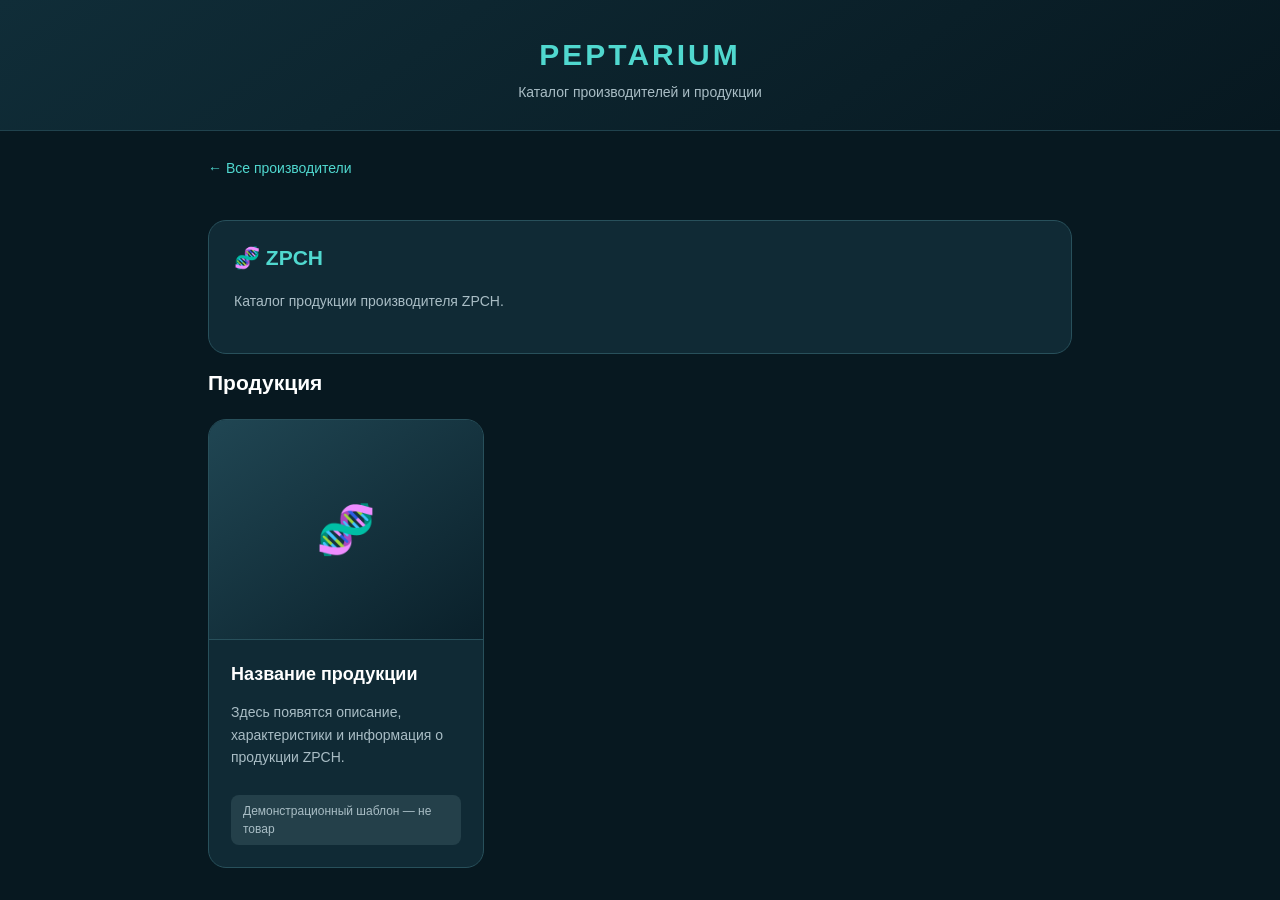
==== zpch.html @ 625cb418 "PEPTARIUM Mini App - initial version" ====
<!DOCTYPE html>
<html lang="ru">
<head>
    <meta charset="UTF-8">
    <meta name="viewport"
          content="width=device-width, initial-scale=1.0">
    <title>ZPCH | PEPTARIUM</title>
    <link rel="stylesheet" href="style.css">
</head>
<body>

<header>
    <h1>PEPTARIUM</h1>
    <div class="subtitle">
        Каталог производителей и продукции
    </div>
</header>

<main>
    <a href="index.html" class="back-link">
        ← Все производители
    </a>

    <section class="brand">
        <h2>🧬 ZPCH</h2>
        <p class="notice">
            Каталог продукции производителя ZPCH.
        </p>
    </section>

    <h2>Продукция</h2>

    <div class="products-grid">
        <article class="product-card">
            <div class="product-image">🧬</div>

            <div class="product-info">
                <h3 class="product-title">
                    Название продукции
                </h3>

                <p class="product-description">
                    Здесь появятся описание,
                    характеристики и информация
                    о продукции ZPCH.
                </p>

                <span class="product-status">
                    Демонстрационный шаблон — не товар
                </span>
            </div>
        </article>
    </div>
</main>

</body>
</html>
---- style.css ----
:root {
    --bg: #071820;
    --surface: #102a35;
    --surface-light: #173743;
    --accent: #50d8cf;
    --text: #ffffff;
    --muted: #a9bdc5;
}

* {
    box-sizing: border-box;
}

body {
    margin: 0;
    background: var(--bg);
    color: var(--text);
    font-family: -apple-system, BlinkMacSystemFont,
                 "Segoe UI", Arial, sans-serif;
}

header {
    padding: 38px 20px 30px;
    text-align: center;
    background: linear-gradient(
        145deg, #102d38, #071820
    );
    border-bottom: 1px solid #20424d;
}

h1 {
    margin: 0;
    color: var(--accent);
    letter-spacing: 3px;
    font-size: 30px;
}

.subtitle {
    color: var(--muted);
    margin-top: 12px;
    font-size: 14px;
}

main {
    max-width: 900px;
    margin: auto;
    padding: 28px 18px;
}

main h2 {
    font-size: 21px;
    margin-bottom: 20px;
}

.brand {
    background: var(--surface);
    padding: 25px;
    border: 1px solid #28505b;
    border-radius: 18px;
    margin-top: 20px;
    transition: transform 0.2s;
}

.brand:hover {
    transform: translateY(-3px);
    background: var(--surface-light);
}

.brand h2 {
    color: var(--accent);
    margin-top: 0;
}

.notice {
    color: var(--muted);
    line-height: 1.7;
    font-size: 14px;
}

@media (max-width: 480px) {
    h1 {
        font-size: 26px;
    }

    header {
        padding: 30px 16px;
    }

    .brand {
        padding: 20px;
    }
}

.search-box {
    margin-bottom: 30px;
}

.search-box input {
    width: 100%;
    padding: 16px 18px;
    border: 1px solid #28505b;
    border-radius: 14px;
    background: #102a35;
    color: #ffffff;
    font-size: 16px;
    outline: none;
}

.search-box input:focus {
    border-color: #50d8cf;
}

.search-box input::placeholder {
    color: #a9bdc5;
}

.brand-link {
    display: block;
    text-decoration: none;
    color: inherit;
    cursor: pointer;
}

.brand-link:focus-visible {
    outline: 2px solid #50d8cf;
    outline-offset: 4px;
}

.back-link {
    display: inline-block;
    margin-bottom: 24px;
    color: #50d8cf;
    text-decoration: none;
    font-size: 14px;
}

.back-link:hover {
    text-decoration: underline;
}

/* Карточки продукции PEPTARIUM */

.products-grid {
    display: grid;
    grid-template-columns: repeat(
        auto-fill, minmax(240px, 1fr)
    );
    gap: 18px;
    margin-top: 24px;
}

.product-card {
    background: var(--surface);
    border: 1px solid #28505b;
    border-radius: 18px;
    overflow: hidden;
}

.product-image {
    height: 190px;
    background: #173743;
    display: flex;
    align-items: center;
    justify-content: center;
    font-size: 48px;
}

.product-info {
    padding: 20px;
}

.product-title {
    font-size: 18px;
    font-weight: 600;
    margin: 0 0 10px;
}

.product-description {
    color: var(--muted);
    font-size: 14px;
    line-height: 1.6;
}

.product-status {
    display: inline-block;
    margin-top: 12px;
    padding: 7px 12px;
    border-radius: 8px;
    background: #24404a;
    color: #a9bdc5;
    font-size: 12px;
}


/* Улучшенный дизайн карточек */

.product-card {
    transition: transform 0.2s ease,
                border-color 0.2s ease;
}

.product-card:hover {
    transform: translateY(-4px);
    border-color: #50d8cf;
}

.product-image {
    height: 220px;
    background: linear-gradient(
        145deg,
        #204653,
        #0a202a
    );
    border-bottom: 1px solid #28505b;
}

.product-info {
    padding: 22px;
}

.product-title {
    color: #ffffff;
    line-height: 1.4;
}

.product-status {
    line-height: 1.5;
}

@media (max-width: 480px) {
    .products-grid {
        grid-template-columns: 1fr;
    }

    .product-image {
        height: 200px;
    }
}
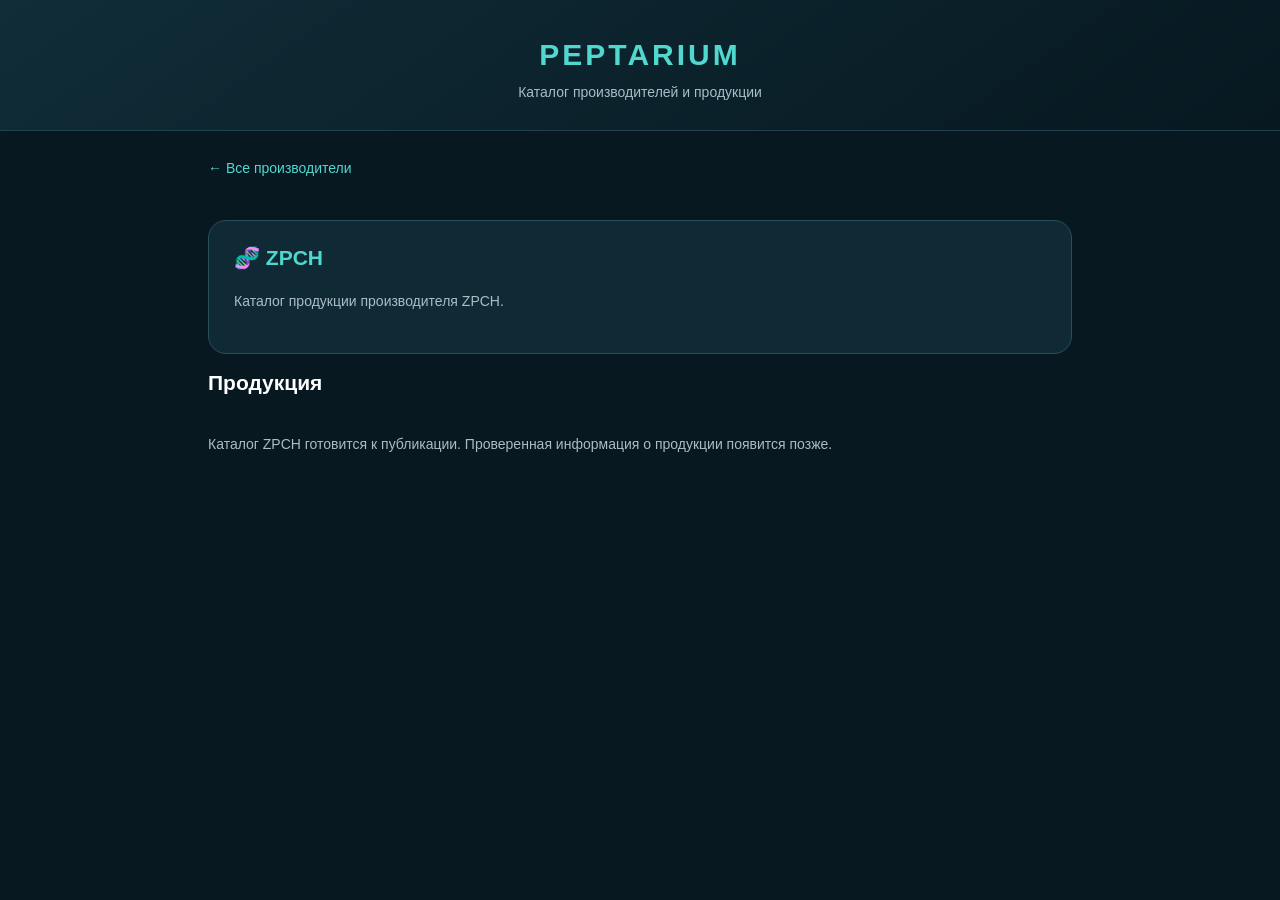
==== commit 2783a397: "Add dynamic ZPCH product catalog" ====
--- a/zpch.html
+++ b/zpch.html
@@ -30,28 +30,15 @@
 
     <h2>Продукция</h2>
 
-    <div class="products-grid">
-        <article class="product-card">
-            <div class="product-image">🧬</div>
+    
+<div id="products-grid" class="products-grid"></div>
 
-            <div class="product-info">
-                <h3 class="product-title">
-                    Название продукции
-                </h3>
+<p id="catalog-message" class="notice">
+    Загрузка каталога...
+</p>
 
-                <p class="product-description">
-                    Здесь появятся описание,
-                    характеристики и информация
-                    о продукции ZPCH.
-                </p>
-
-                <span class="product-status">
-                    Демонстрационный шаблон — не товар
-                </span>
-            </div>
-        </article>
-    </div>
 </main>
 
+<script src="app.js"></script>
 </body>
 </html>
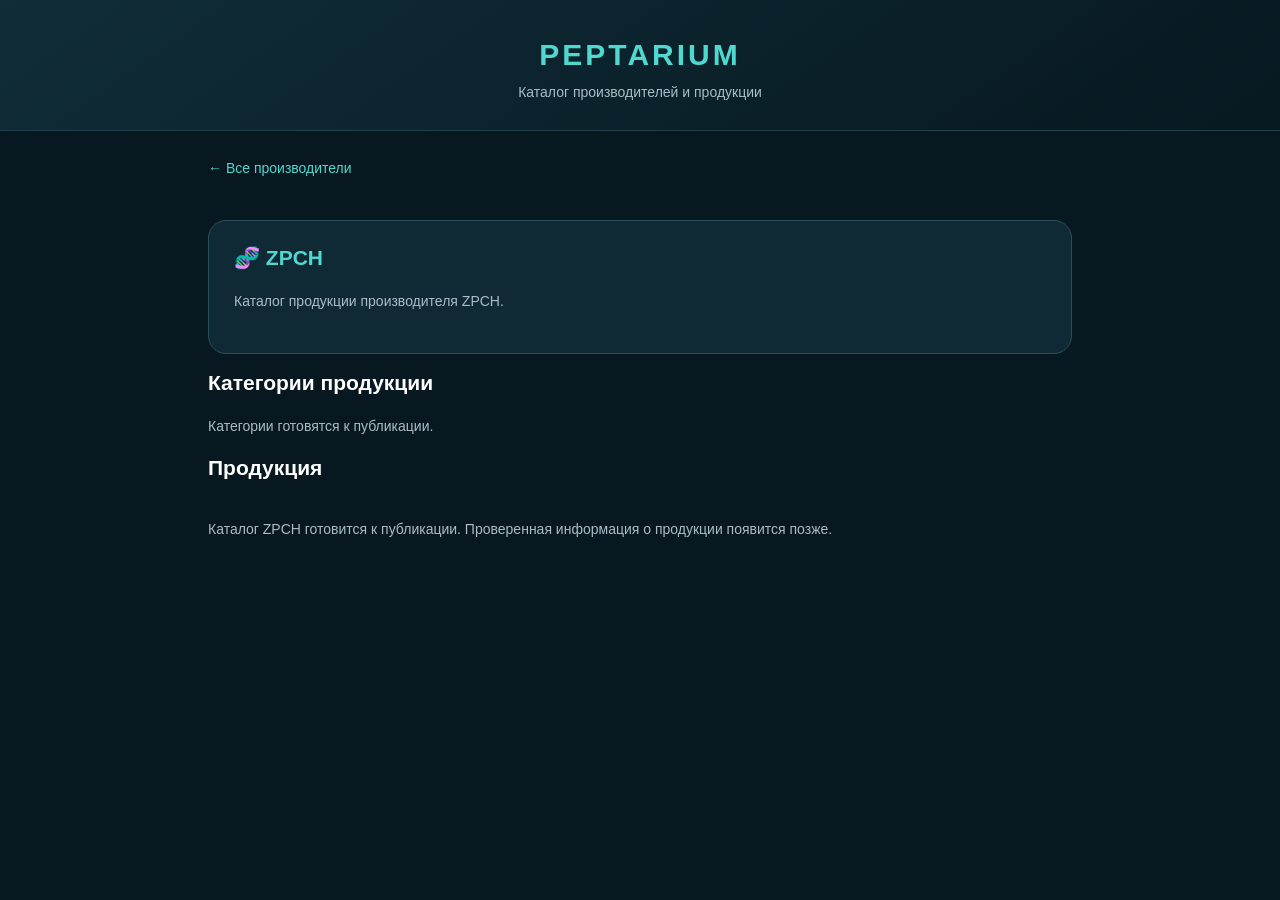
==== commit 77cc4c38: "Add ZPCH product categories section" ====
--- a/zpch.html
+++ b/zpch.html
@@ -28,9 +28,16 @@
         </p>
     </section>
 
-    <h2>Продукция</h2>
+    
 
     
+
+<section class="categories-section">
+    <h2>Категории продукции</h2>
+    <div id="categories-grid" class="categories-grid"></div>
+</section>
+
+<h2>Продукция</h2>
 <div id="products-grid" class="products-grid"></div>
 
 <p id="catalog-message" class="notice">
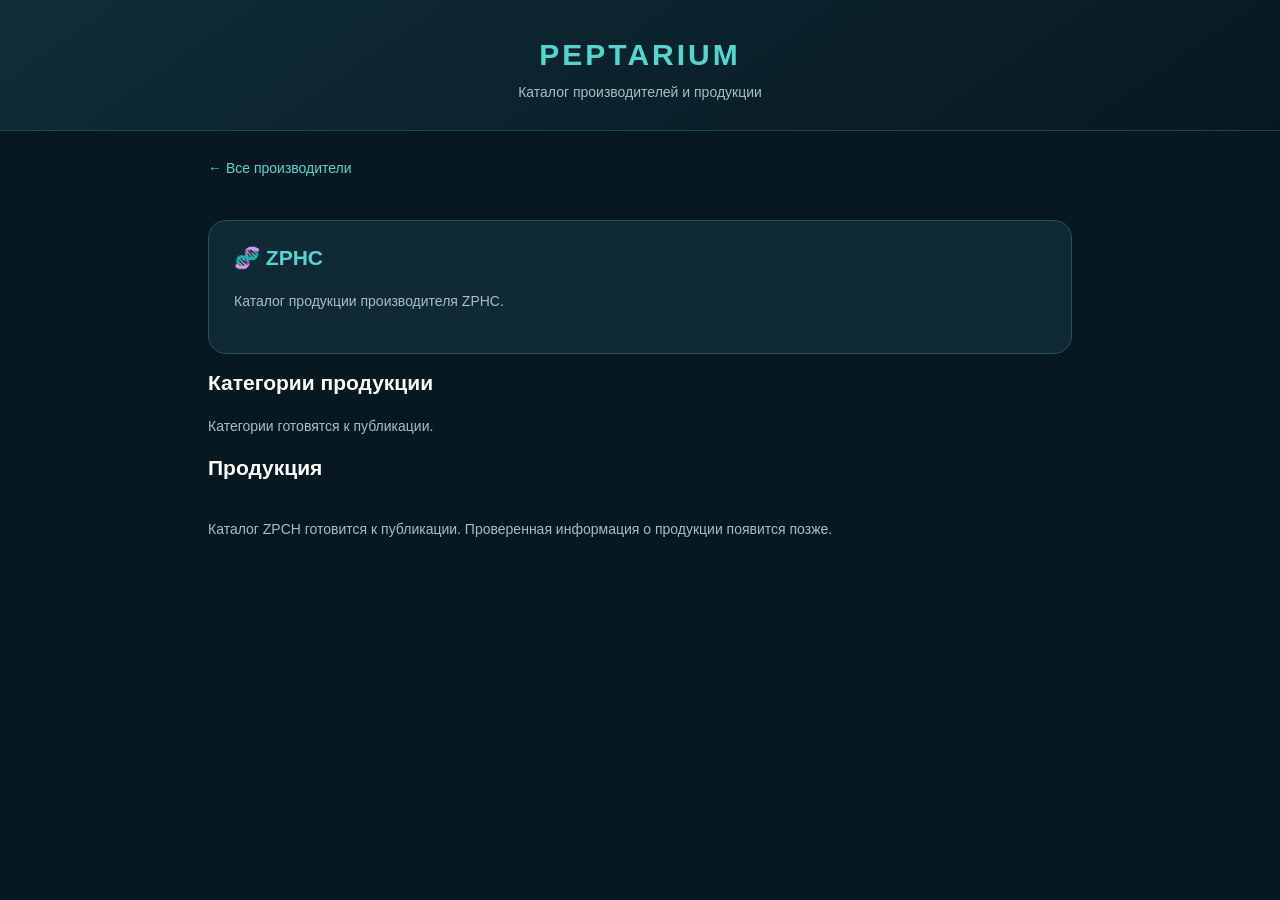
==== commit f2919e1f: "Correct manufacturer name to ZPHC" ====
--- a/zpch.html
+++ b/zpch.html
@@ -4,7 +4,7 @@
     <meta charset="UTF-8">
     <meta name="viewport"
           content="width=device-width, initial-scale=1.0">
-    <title>ZPCH | PEPTARIUM</title>
+    <title>ZPHC | PEPTARIUM</title>
     <link rel="stylesheet" href="style.css">
 </head>
 <body>
@@ -22,9 +22,9 @@
     </a>
 
     <section class="brand">
-        <h2>🧬 ZPCH</h2>
+        <h2>🧬 ZPHC</h2>
         <p class="notice">
-            Каталог продукции производителя ZPCH.
+            Каталог продукции производителя ZPHC.
         </p>
     </section>
 
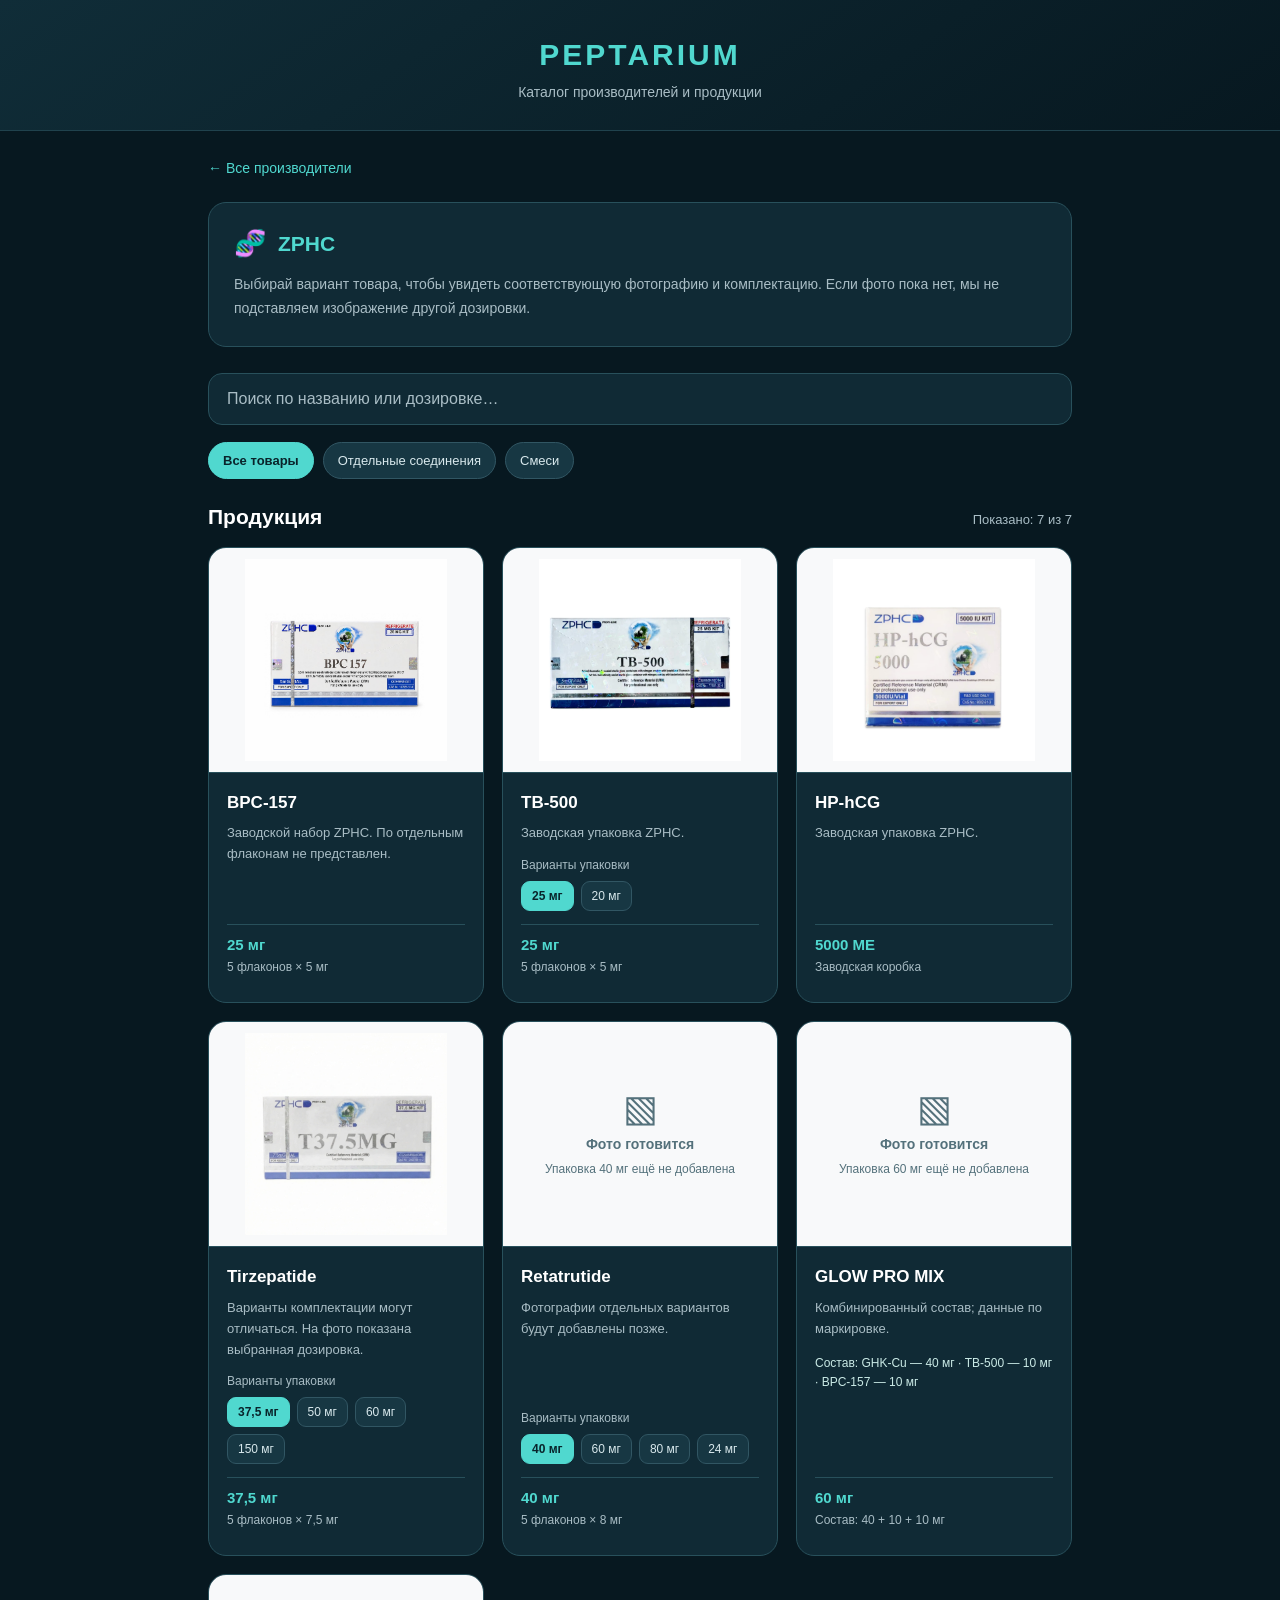
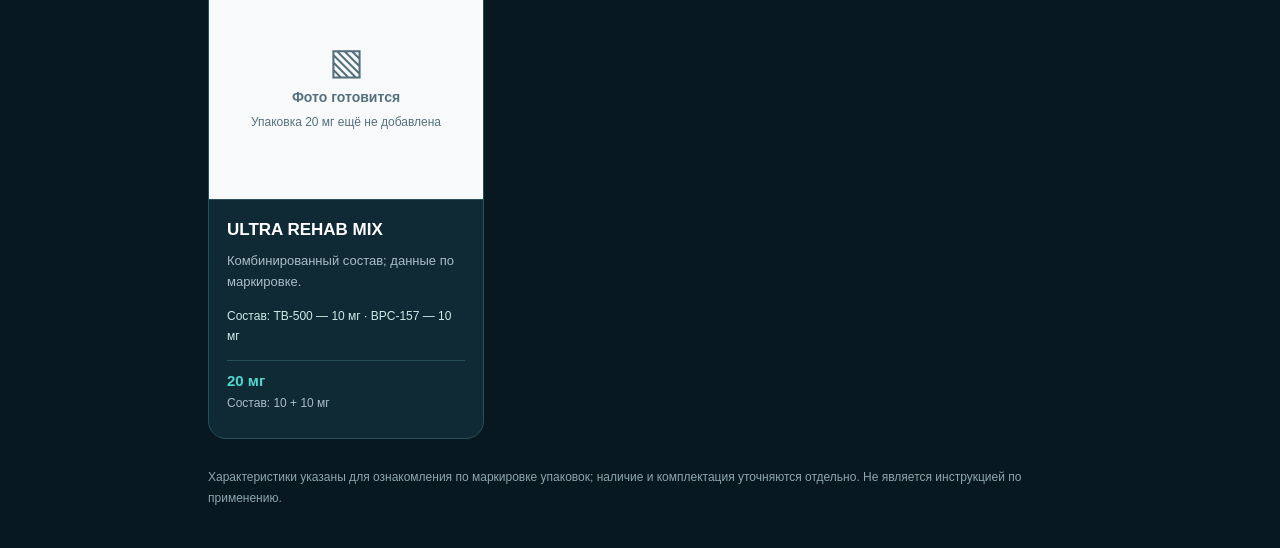
==== commit 2b5f1954: "Update PEPTARIUM catalog with product photos" ====
--- a/zpch.html
+++ b/zpch.html
@@ -1,51 +1,37 @@
 <!DOCTYPE html>
 <html lang="ru">
 <head>
-    <meta charset="UTF-8">
-    <meta name="viewport"
-          content="width=device-width, initial-scale=1.0">
-    <title>ZPHC | PEPTARIUM</title>
-    <link rel="stylesheet" href="style.css">
+  <meta charset="UTF-8">
+  <meta name="viewport" content="width=device-width, initial-scale=1.0">
+  <meta name="theme-color" content="#071820">
+  <title>ZPHC | PEPTARIUM</title>
+  <link rel="stylesheet" href="style.css">
 </head>
 <body>
-
-<header>
+  <header>
     <h1>PEPTARIUM</h1>
-    <div class="subtitle">
-        Каталог производителей и продукции
+    <div class="subtitle">Каталог производителей и продукции</div>
+  </header>
+  <main>
+    <a href="index.html" class="back-link">← Все производители</a>
+    <section class="brand brand-intro">
+      <div class="brand-heading"><span class="brand-mark">🧬</span><h2>ZPHC</h2></div>
+      <p class="notice">Выбирай вариант товара, чтобы увидеть соответствующую фотографию и комплектацию. Если фото пока нет, мы не подставляем изображение другой дозировки.</p>
+    </section>
+    <div class="search-box catalog-search">
+      <label class="sr-only" for="catalog-search-input">Поиск по товарам</label>
+      <input type="search" id="catalog-search-input" placeholder="Поиск по названию или дозировке…" autocomplete="off">
     </div>
-</header>
-
-<main>
-    <a href="index.html" class="back-link">
-        ← Все производители
-    </a>
-
-    <section class="brand">
-        <h2>🧬 ZPHC</h2>
-        <p class="notice">
-            Каталог продукции производителя ZPHC.
-        </p>
+    <section class="categories-section" aria-label="Категории продукции">
+      <div id="categories-grid" class="categories-grid"></div>
     </section>
-
-    
-
-    
-
-<section class="categories-section">
-    <h2>Категории продукции</h2>
-    <div id="categories-grid" class="categories-grid"></div>
-</section>
-
-<h2>Продукция</h2>
-<div id="products-grid" class="products-grid"></div>
-
-<p id="catalog-message" class="notice">
-    Загрузка каталога...
-</p>
-
-</main>
-
-<script src="app.js"></script>
+    <div class="catalog-heading">
+      <h2>Продукция</h2>
+      <span id="catalog-message" class="catalog-count" role="status" aria-live="polite">Загрузка…</span>
+    </div>
+    <div id="products-grid" class="products-grid"></div>
+    <p class="footnote">Характеристики указаны для ознакомления по маркировке упаковок; наличие и комплектация уточняются отдельно. Не является инструкцией по применению.</p>
+  </main>
+  <script src="app.js" defer></script>
 </body>
 </html>
--- a/style.css
+++ b/style.css
@@ -236,3 +236,115 @@
         height: 200px;
     }
 }
+
+/* PEPTARIUM: рабочая витрина каталога */
+.sr-only {
+    position: absolute;
+    height: 1px;
+    width: 1px;
+    overflow: hidden;
+    clip-path: inset(50%);
+    white-space: nowrap;
+}
+.search-form { display: flex; gap: 10px; }
+.search-form input { flex: 1; min-width: 0; }
+.search-submit {
+    border: 1px solid var(--accent);
+    border-radius: 12px;
+    padding: 0 19px;
+    background: var(--accent);
+    color: #08232a;
+    font-weight: 700;
+    cursor: pointer;
+}
+.brand-heading { display: flex; align-items: center; gap: 12px; flex-wrap: wrap; }
+.brand-heading h2 { margin: 0; }
+.brand-mark { font-size: 26px; }
+.count-chip {
+    padding: 6px 10px;
+    border-radius: 100px;
+    background: #24444d;
+    color: var(--accent);
+    font-size: 12px;
+}
+.brand-open { color: var(--accent); font-weight: 600; font-size: 14px; }
+.brand-intro { margin: 2px 0 26px; }
+.brand-intro .notice { margin-bottom: 0; }
+.catalog-search { margin-bottom: 17px; }
+.categories-grid { display: flex; flex-wrap: wrap; gap: 9px; }
+.category-button, .variant-button {
+    font-family: inherit;
+    cursor: pointer;
+    background: #173743;
+    border: 1px solid #315663;
+    color: #d8e8ec;
+    padding: 10px 14px;
+    border-radius: 100px;
+    font-size: 13px;
+    transition: background 0.15s, border-color 0.15s;
+}
+.category-button:hover, .variant-button:hover { border-color: var(--accent); }
+.category-button.active, .variant-button.active {
+    background: var(--accent);
+    border-color: var(--accent);
+    color: #09242b;
+    font-weight: 700;
+}
+.category-button:focus-visible, .variant-button:focus-visible, .search-submit:focus-visible {
+    outline: 2px solid #fff;
+    outline-offset: 3px;
+}
+.catalog-heading { display: flex; align-items: baseline; gap: 12px; justify-content: space-between; margin-top: 26px; }
+.catalog-heading h2 { margin: 0; }
+.catalog-count { color: var(--muted); font-size: 13px; }
+.products-grid { margin-top: 18px; }
+.product-card { display: flex; flex-direction: column; min-width: 0; }
+.product-card[hidden] { display: none; }
+.product-image {
+    height: 225px;
+    background: #f8f9fa;
+    overflow: hidden;
+    padding: 11px;
+}
+.product-photo { display: block; width: 100%; height: 100%; object-fit: contain; }
+.photo-placeholder {
+    width: 100%;
+    height: 100%;
+    display: flex;
+    flex-direction: column;
+    justify-content: center;
+    align-items: center;
+    text-align: center;
+    gap: 9px;
+    padding: 13px;
+    color: #54717b;
+}
+.placeholder-symbol { font-size: 37px; line-height: 1; }
+.placeholder-main { font-size: 14px; font-weight: 700; }
+.placeholder-description { font-size: 12px; line-height: 1.4; }
+.product-info { display: flex; flex-direction: column; flex: 1; padding: 18px; }
+.product-title { margin: 0 0 9px; font-size: 17px; }
+.product-description { margin: 0 0 14px; font-size: 13px; }
+.composition { font-size: 12px; line-height: 1.65; color: #caeae6; margin: 0 0 14px; }
+.variants { margin-top: auto; }
+.variants-label { font-size: 12px; color: var(--muted); margin: 0 0 9px; }
+.variant-buttons { display: flex; flex-wrap: wrap; gap: 7px; margin-bottom: 13px; }
+.variant-button { padding: 7px 10px; border-radius: 9px; font-size: 12px; }
+.variant-details {
+    display: flex;
+    flex-direction: column;
+    gap: 5px;
+    padding-top: 11px;
+    border-top: 1px solid #28505b;
+    min-height: 60px;
+}
+.selected-dose { color: var(--accent); font-size: 15px; font-weight: 700; }
+.packaging { color: var(--muted); font-size: 12px; line-height: 1.5; }
+.footnote { color: #8da6af; font-size: 12px; line-height: 1.7; margin: 28px 0 12px; }
+@media (max-width: 480px) {
+    .search-form { gap: 7px; }
+    .search-submit { padding: 0 12px; }
+    .product-image { height: 230px; }
+    .product-info { padding: 18px; }
+    .brand-heading { gap: 9px; }
+}
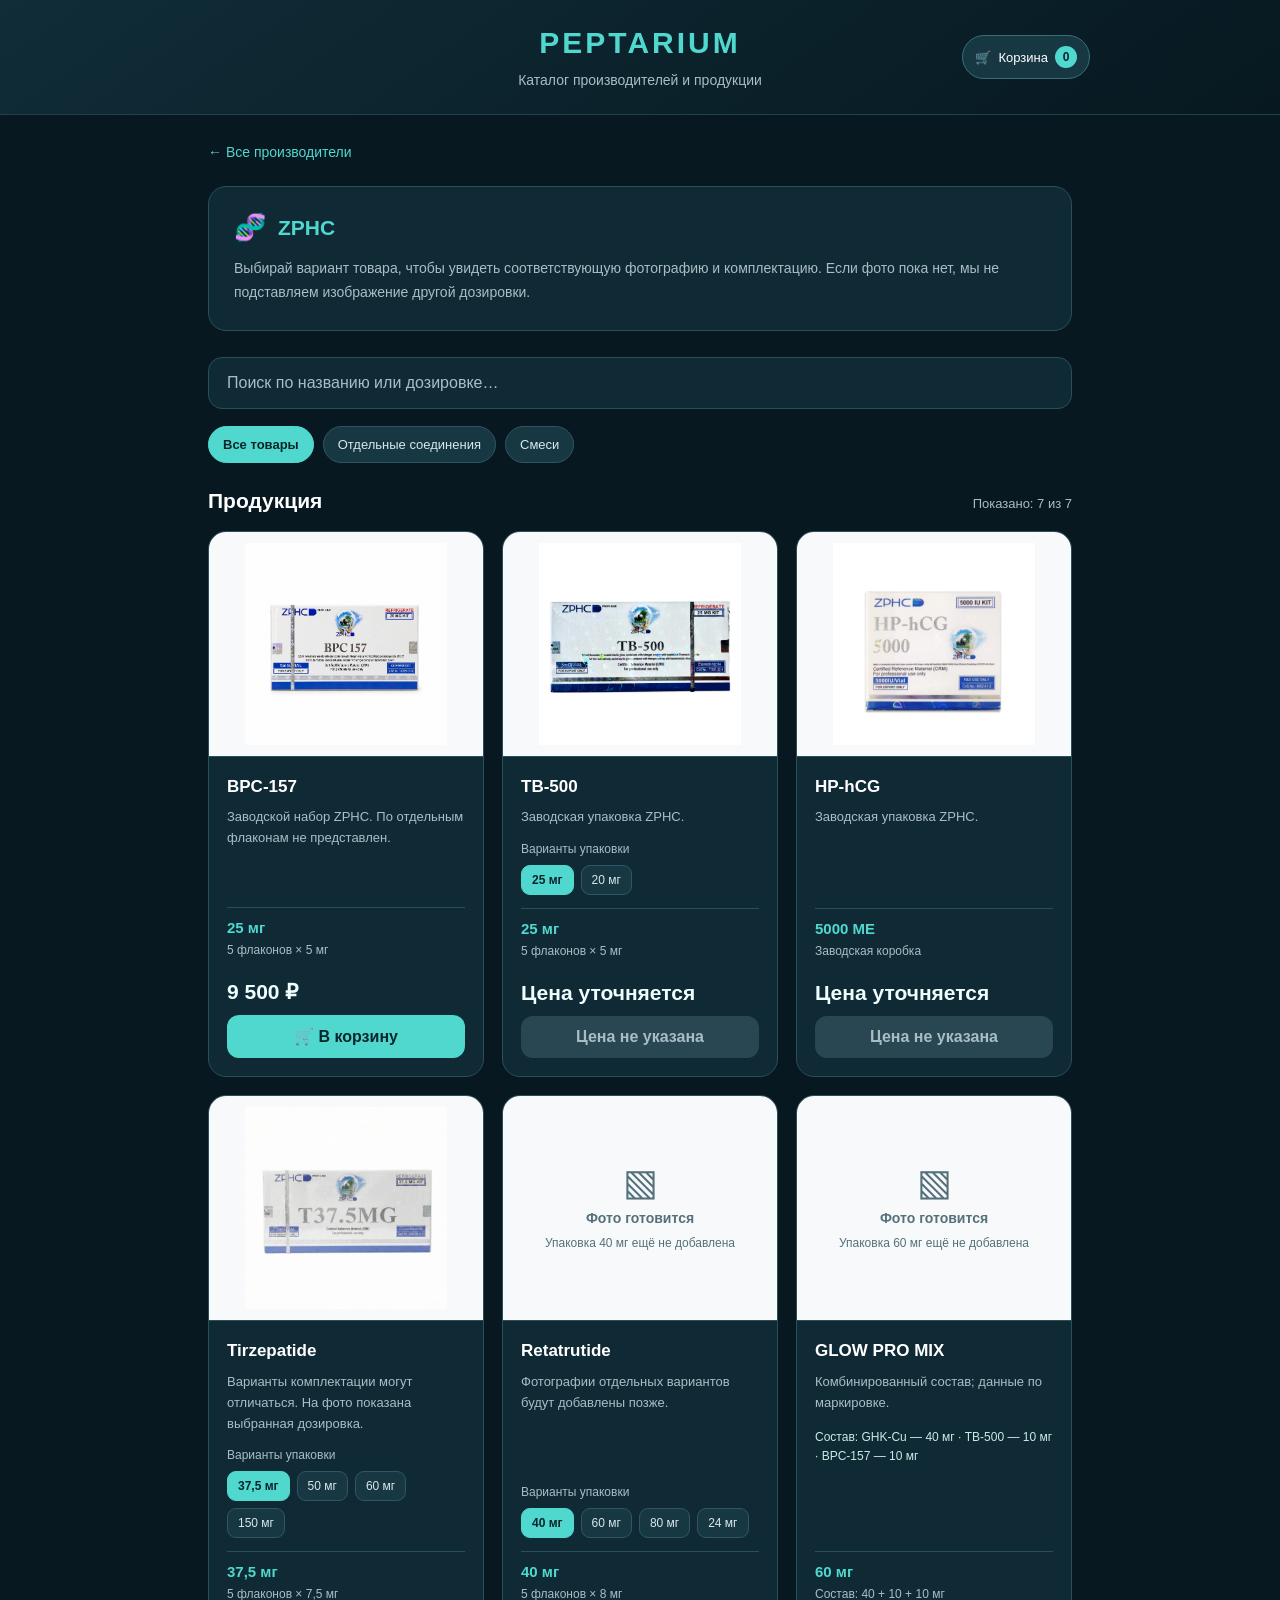
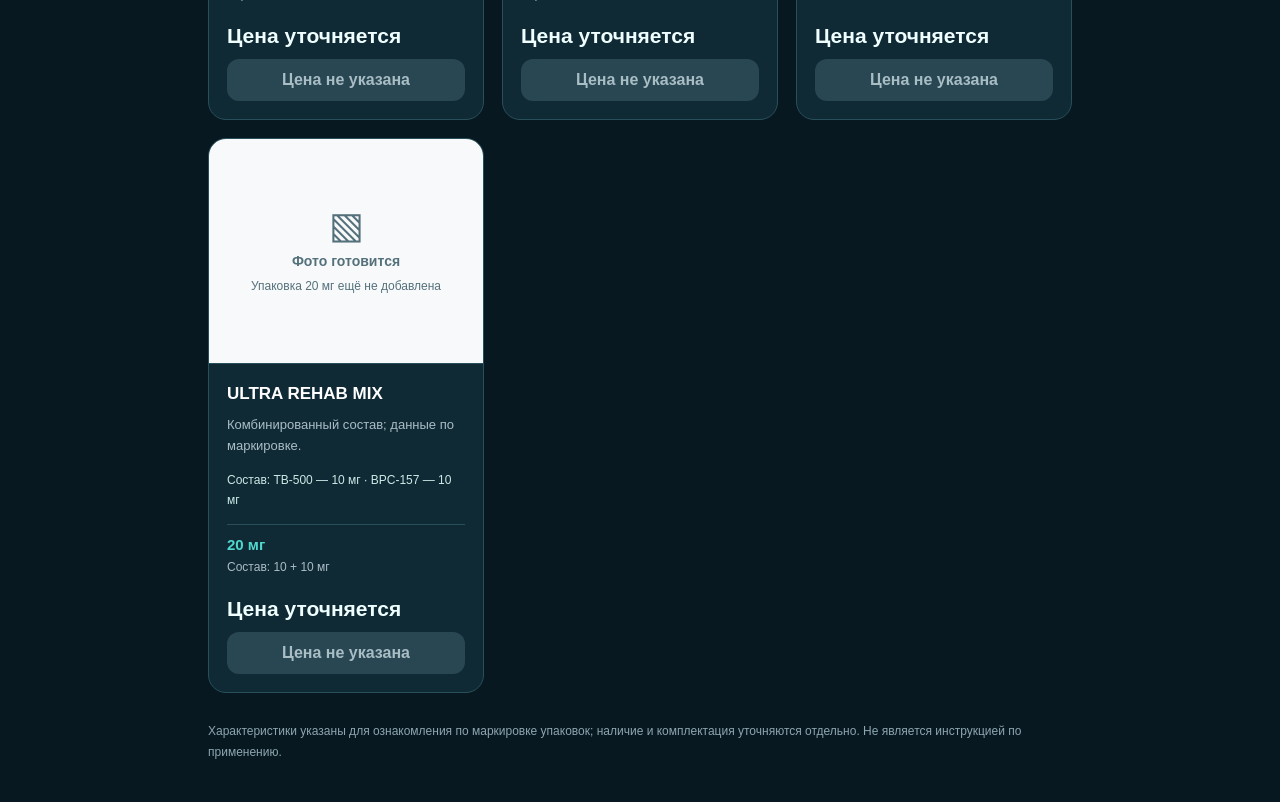
==== commit 12a384f5: "Publish PEPTARIUM cart interface" ====
--- a/zpch.html
+++ b/zpch.html
@@ -8,9 +8,16 @@
   <link rel="stylesheet" href="style.css">
 </head>
 <body>
-  <header>
-    <h1>PEPTARIUM</h1>
-    <div class="subtitle">Каталог производителей и продукции</div>
+  <header class="site-header">
+    <div class="site-header-inner">
+      <div class="site-title">
+        <h1>PEPTARIUM</h1>
+        <div class="subtitle">Каталог производителей и продукции</div>
+      </div>
+      <button type="button" id="cart-toggle" class="cart-toggle" aria-label="Корзина" aria-haspopup="dialog" aria-controls="peptarium-cart-dialog" aria-expanded="false">
+        <span aria-hidden="true">🛒</span><span>Корзина</span><span id="cart-count" class="cart-count">0</span>
+      </button>
+    </div>
   </header>
   <main>
     <a href="index.html" class="back-link">← Все производители</a>
@@ -32,6 +39,7 @@
     <div id="products-grid" class="products-grid"></div>
     <p class="footnote">Характеристики указаны для ознакомления по маркировке упаковок; наличие и комплектация уточняются отдельно. Не является инструкцией по применению.</p>
   </main>
+  <script src="cart.js" defer></script>
   <script src="app.js" defer></script>
 </body>
 </html>
--- a/style.css
+++ b/style.css
@@ -348,3 +348,73 @@
     .product-info { padding: 18px; }
     .brand-heading { gap: 9px; }
 }
+
+
+/* PEPTARIUM — header cart, variant prices and accessible cart drawer */
+.site-header { padding: 26px 20px; }
+.site-header-inner {
+    position: relative; max-width: 900px; margin: 0 auto;
+    display: flex; justify-content: center; align-items: center; gap: 15px;
+}
+.site-title { min-width: 0; }
+.site-title h1 { overflow-wrap: anywhere; }
+.cart-toggle {
+    position: absolute; right: 0; top: 50%; transform: translateY(-50%);
+    display: flex; align-items: center; gap: 7px;
+    color: var(--text); background: #173743; border: 1px solid #387078;
+    padding: 10px 12px; border-radius: 999px; font: inherit;
+    font-size: 13px; cursor: pointer;
+}
+.cart-toggle:hover, .cart-toggle:focus-visible { border-color: var(--accent); }
+.cart-count { background: var(--accent); color: #09242b; min-width: 22px;
+    height: 22px; display: inline-grid; place-items: center; border-radius: 999px;
+    font-size: 12px; font-weight: 800; padding: 0 4px;
+}
+.product-price { margin: 13px 0 11px; font-size: 21px; font-weight: 800; color: #efffff; }
+.add-to-cart { padding: 12px 16px; border: 0; border-radius: 12px; background: var(--accent);
+    color: #08252c; font: inherit; font-weight: 750; cursor: pointer; width: 100%; }
+.add-to-cart:disabled { cursor: not-allowed; background: #294752; color: #a9bdc5; }
+.add-to-cart:not(:disabled):hover { background: #85ede2; }
+.add-to-cart:focus-visible, .cart-toggle:focus-visible,
+.qty-button:focus-visible, .cart-close:focus-visible,
+.cart-clear:focus-visible, .remove-button:focus-visible {
+    outline: 2px solid #fff; outline-offset: 3px;
+}
+body.cart-open { overflow: hidden; }
+.cart-shade { position: fixed; z-index: 80; inset: 0; background: rgba(0, 10, 14, .75); }
+.cart-drawer { position: fixed; z-index: 81; top: 0; right: 0; bottom: 0;
+    width: min(440px, 100vw); background: #102a35; color: white; box-shadow: -12px 0 40px #0008;
+    display: flex; flex-direction: column; }
+.cart-shade[hidden], .cart-drawer[hidden] { display: none !important; }
+.cart-drawer-head { padding: 22px; display: flex; align-items: center; justify-content: space-between;
+    border-bottom: 1px solid #315663; }
+.cart-drawer-head h2 { margin: 0; font-size: 22px; }
+.cart-close { background: #254650; color: white; border: 1px solid #41616a;
+    width: 35px; height: 35px; border-radius: 9px; font-size: 18px; cursor: pointer; }
+.cart-list { padding: 10px 18px; overflow: auto; flex: 1; }
+.cart-empty { color: #a9bdc5; text-align: center; margin: 38px 12px; line-height: 1.6; }
+.cart-item { padding: 15px 4px; border-bottom: 1px solid #315663; display: grid; gap: 12px; }
+.cart-item-info { display: flex; flex-direction: column; gap: 4px; }
+.cart-item-dose { color: var(--accent); font-size: 13px; }
+.cart-item-price { color: #a9bdc5; font-size: 13px; }
+.cart-item-controls { display: flex; align-items: center; gap: 8px; }
+.qty-button { width: 32px; height: 32px; background: #24434c; color: white; border: 1px solid #49646d;
+    border-radius: 8px; font-size: 20px; cursor: pointer; }
+.qty-button:disabled { opacity: .4; cursor: not-allowed; }
+.cart-qty { min-width: 21px; text-align: center; }
+.remove-button { margin-left: auto; border: 0; background: none; color: #e7bac4;
+    text-decoration: underline; font: inherit; font-size: 12px; cursor: pointer; }
+.cart-footer { padding: 18px 22px 24px; border-top: 1px solid #315663; }
+.cart-total { display: flex; justify-content: space-between; align-items: center; font-size: 20px; }
+.cart-disclaimer { font-size: 12px; line-height: 1.6; color: var(--muted); margin: 13px 0; }
+.cart-clear { width: 100%; padding: 11px; font: inherit; cursor: pointer; background: #24434c;
+    color: white; border: 1px solid #48626b; border-radius: 10px; }
+@media (max-width: 680px) {
+    .site-header { padding: 24px 14px; }
+    .site-header-inner { justify-content: flex-start; padding-right: 100px; }
+    .site-title { text-align: left; }
+    .site-title h1 { font-size: 23px; letter-spacing: 1.6px; }
+    .site-title .subtitle { font-size: 11px; margin-top: 6px; }
+    .cart-toggle { padding: 8px; font-size: 12px; }
+    .cart-toggle > span:nth-child(2) { display: none; }
+}
